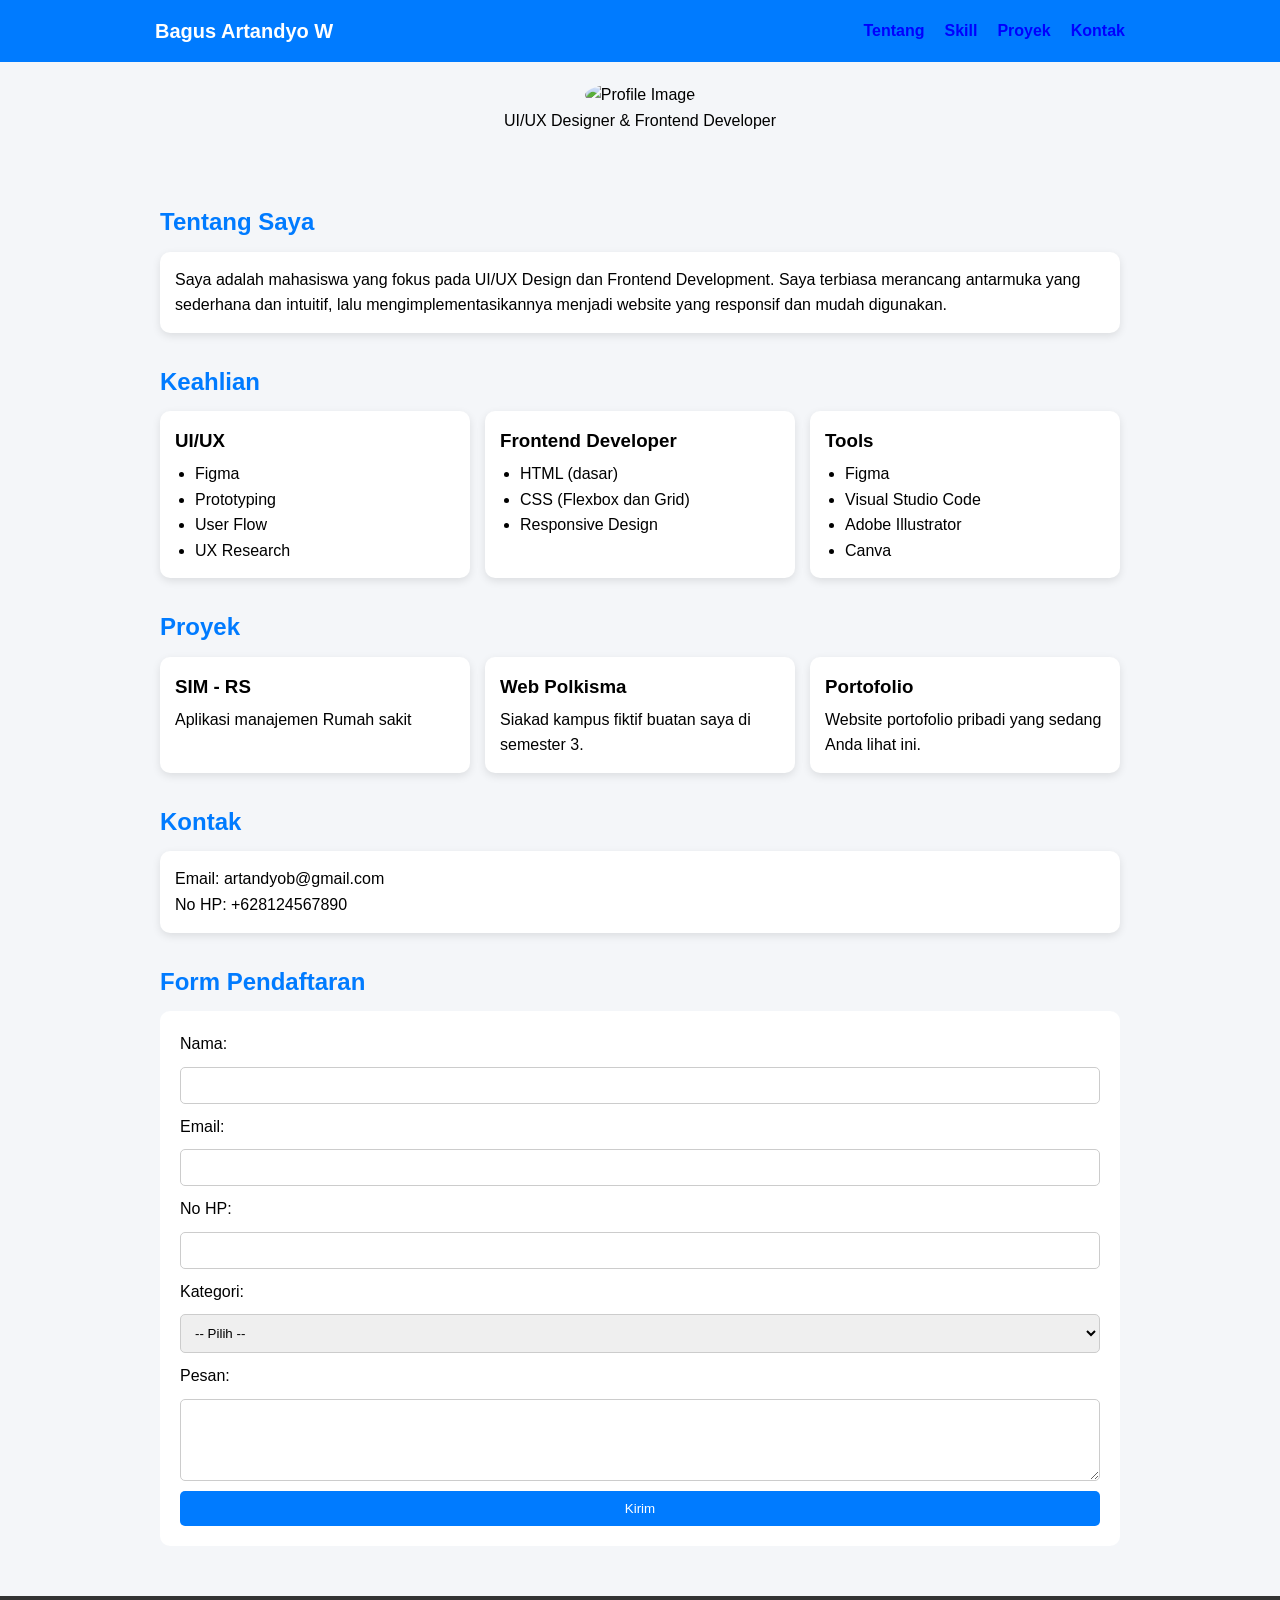
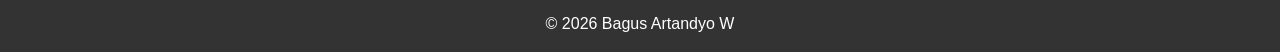
==== LK 05/index.html @ 625e9f25 "Add files via upload" ====
<!DOCTYPE html>
<html lang="en">

<head>
    <meta charset="UTF-8">
    <meta name="viewport" content="width=device-width, initial-scale=1.0">
    <title>LK04</title>
    <link rel="stylesheet" href="style.css">
</head>

<body>

    <!-- HEADER / NAVBAR -->
    <header class="navbar">
        <div class="nav-container">

            <!-- KIRI -->
            <h1 class="logo">Bagus Artandyo W</h1>

            <!-- KANAN -->
            <nav>
                <ul class="nav-menu">
                    <li><a href="#tentang">Tentang</a></li>
                    <li><a href="#skill">Skill</a></li>
                    <li><a href="#proyek">Proyek</a></li>
                    <li><a href="#kontak">Kontak</a></li>
                </ul>
            </nav>

        </div>
    </header>

    <!-- HERO (biar foto tetap ada) -->
    <section class="hero">
        <img src="/img/profile-image.jpg" alt="Profile Image">
        <p>UI/UX Designer & Frontend Developer</p>
    </section>

    <!-- MAIN -->
    <main>

        <!-- Tentang -->
        <section id="tentang">
            <h2>Tentang Saya</h2>
            <article>
                <p>
                    Saya adalah mahasiswa yang fokus pada UI/UX Design dan Frontend Development.
                    Saya terbiasa merancang antarmuka yang sederhana dan intuitif,
                    lalu mengimplementasikannya menjadi website yang responsif dan mudah digunakan.
                </p>
            </article>
        </section>

        <!-- Skill -->
        <section id="skill">
            <h2>Keahlian</h2>

            <div class="skill-container">
                <article>
                    <h3>UI/UX</h3>
                    <ul>
                        <li>Figma</li>
                        <li>Prototyping</li>
                        <li>User Flow</li>
                        <li>UX Research</li>
                    </ul>
                </article>

                <article>
                    <h3>Frontend Developer</h3>
                    <ul>
                        <li>HTML (dasar)</li>
                        <li>CSS (Flexbox dan Grid)</li>
                        <li>Responsive Design</li>
                    </ul>
                </article>

                <article>
                    <h3>Tools</h3>
                    <ul>
                        <li>Figma</li>
                        <li>Visual Studio Code</li>
                        <li>Adobe Illustrator</li>
                        <li>Canva</li>
                    </ul>
                </article>
            </div>
        </section>

        <!-- Project -->
        <section id="proyek">
            <h2>Proyek</h2>

            <div class="project-container">
                <article>
                    <h3>SIM - RS</h3>
                    <p>Aplikasi manajemen Rumah sakit</p>
                </article>

                <article>
                    <h3>Web Polkisma</h3>
                    <p>Siakad kampus fiktif buatan saya di semester 3.</p>
                </article>

                <article>
                    <h3>Portofolio</h3>
                    <p>Website portofolio pribadi yang sedang Anda lihat ini.</p>
            </div>
        </section>

        <!-- Kontak -->
        <section id="kontak">
            <h2>Kontak</h2>
            <article>
                <p>Email: artandyob@gmail.com</p>
                <p>No HP: +628124567890</p>
            </article>
        </section>

        <!-- Form -->
        <section id="form">
            <h2>Form Pendaftaran</h2>

            <form>
                <label>Nama:</label>
                <input type="text" required>

                <label>Email:</label>
                <input type="email" required>

                <label>No HP:</label>
                <input type="tel" required>

                <label>Kategori:</label>
                <select required>
                    <option>-- Pilih --</option>
                    <option>Web Development</option>
                    <option>Desain</option>
                    <option>Konsultasi</option>
                </select>

                <label>Pesan:</label>
                <textarea rows="4"></textarea>

                <button type="submit">Kirim</button>
            </form>
        </section>

    </main>

    <!-- Footer -->
    <footer>
        <p>&copy; 2026 Bagus Artandyo W</p>
    </footer>

</body>

</html>
---- LK 05/style.css ----
/* RESET */
* {
  margin: 0;
  padding: 0;
  box-sizing: border-box;
}

/* BODY */
body {
  font-family: Arial, sans-serif;
  background: #f4f6f9;
  line-height: 1.6;
}

/* ================= */
/* NAVBAR */
/* ================= */
.navbar {
  background: #007bff;
  color: white;
}

.nav-container {
  max-width: 1000px;
  margin: auto;
  padding: 15px;

  display: flex;
  justify-content: space-between;
  align-items: center;
}

/* LOGO */
.logo {
  font-size: 20px;
}

/* MENU */
.nav-menu {
  display: flex;
  list-style: none;
  gap: 20px;
}

.nav-menu a {
  color: blue;
  text-decoration: none;
  font-weight: bold;
}

.nav-menu a:hover {
  text-decoration: underline;
}

/* ================= */
/* HERO */
/* ================= */
.hero {
  text-align: center;
  padding: 20px;
}

.hero img {
  width: 150px;
  height: 150px;
  border-radius: 50%;
  object-fit: cover;
}

/* ================= */
/* MAIN */
/* ================= */
main {
  max-width: 1000px;
  margin: auto;
  padding: 20px;
}

section {
  margin-bottom: 30px;
}

/* CARD */
article {
  background: white;
  padding: 15px;
  border-radius: 10px;
  box-shadow: 0 3px 8px rgba(0, 0, 0, 0.1);
}

/* TYPO */
h2 {
  color: #007bff;
  margin-bottom: 10px;
}

h3 {
  margin-bottom: 5px;
}

/* LIST */
ul {
  margin-left: 20px;
}

/* GRID */
.skill-container,
.project-container {
  display: grid;
  grid-template-columns: repeat(3, 1fr);
  gap: 15px;
}

/* FORM */
form {
  background: white;
  padding: 20px;
  border-radius: 10px;
  display: flex;
  flex-direction: column;
  gap: 10px;
}

input,
select,
textarea {
  padding: 10px;
  border-radius: 5px;
  border: 1px solid #ccc;
}

/* BUTTON */
button {
  background: #007bff;
  color: white;
  padding: 10px;
  border: none;
  border-radius: 5px;
}

button:hover {
  background: #0056b3;
  cursor: pointer;
}

/* FOOTER */
footer {
  text-align: center;
  padding: 15px;
  background: #333;
  color: white;
}

/* ================= */
/* RESPONSIVE */
/* ================= */

/* TABLET */
@media (max-width: 768px) {
  .nav-container {
    flex-direction: column;
    gap: 10px;
  }

  .nav-menu {
    flex-direction: column;
  }

  .skill-container,
  .project-container {
    grid-template-columns: 1fr 1fr;
  }
}

/* MOBILE */
@media (max-width: 480px) {
  .skill-container,
  .project-container {
    grid-template-columns: 1fr;
  }

  body {
    font-size: 14px;
  }
}
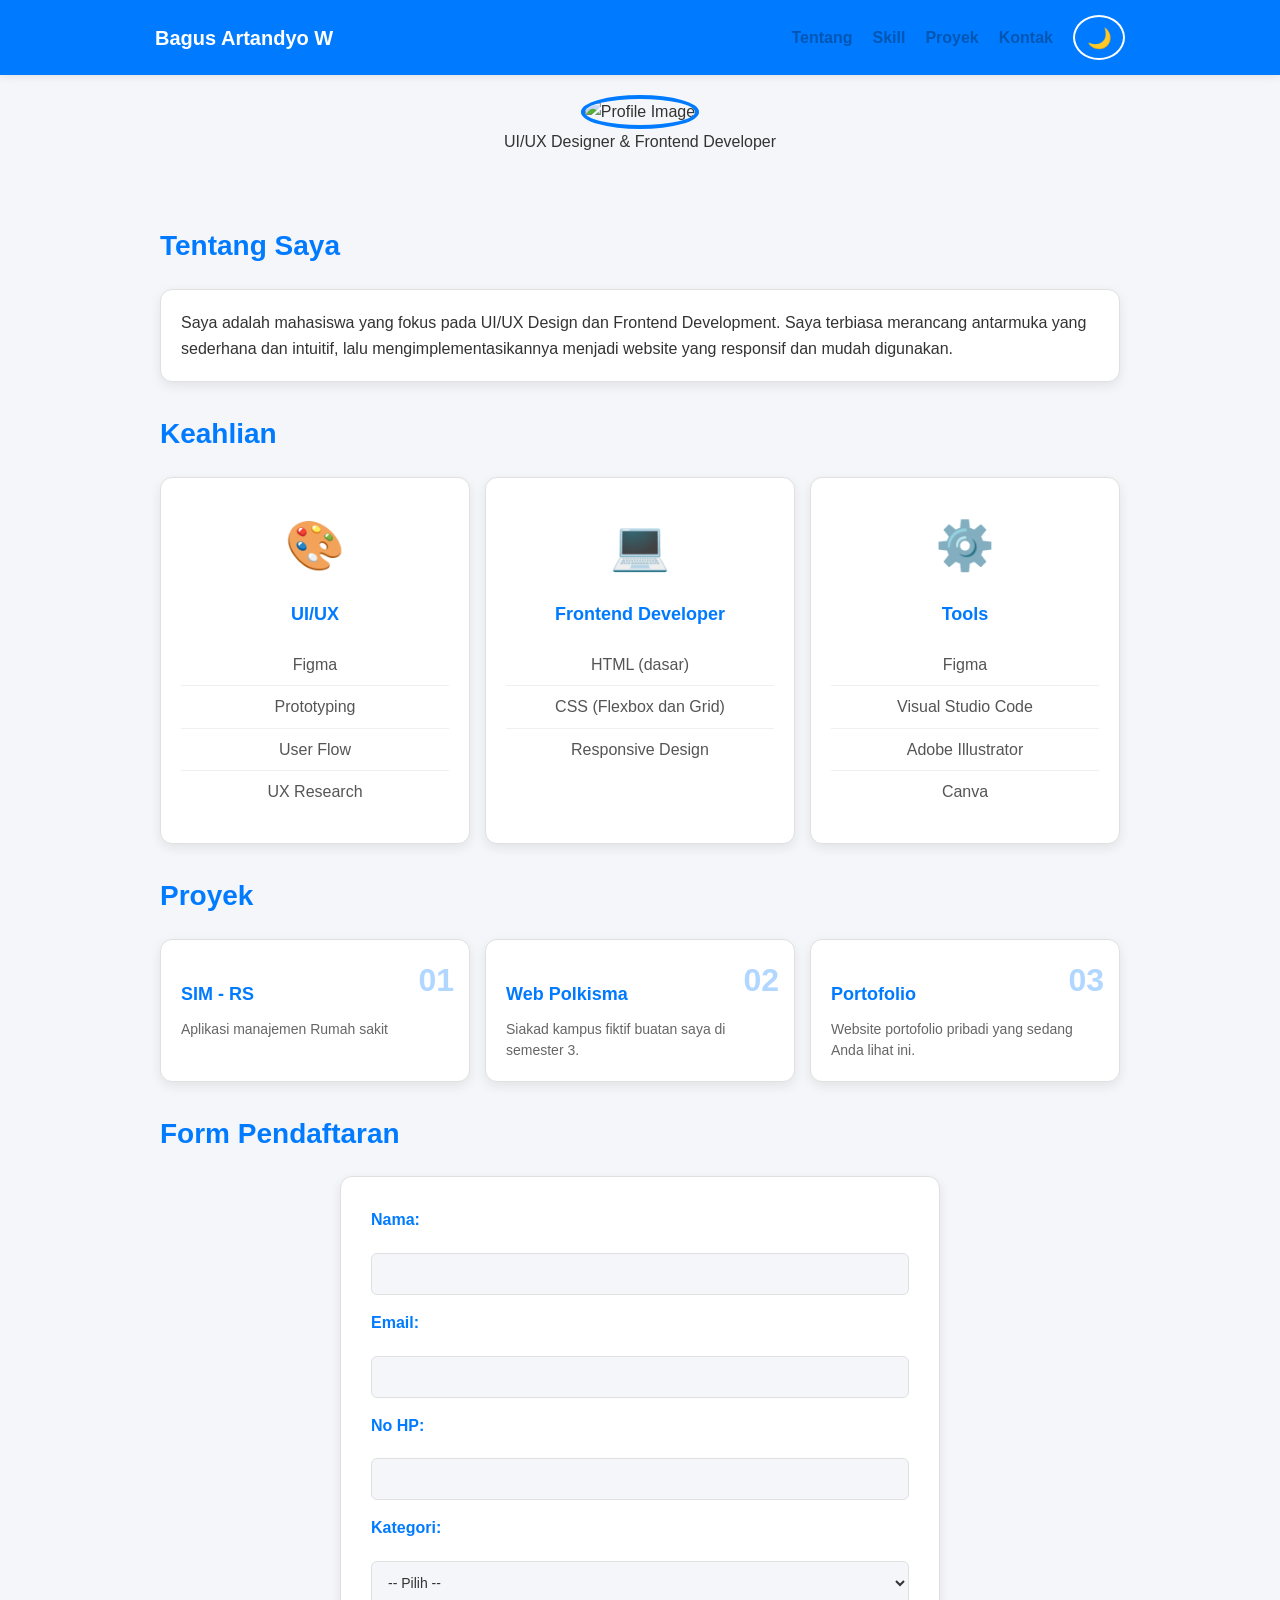
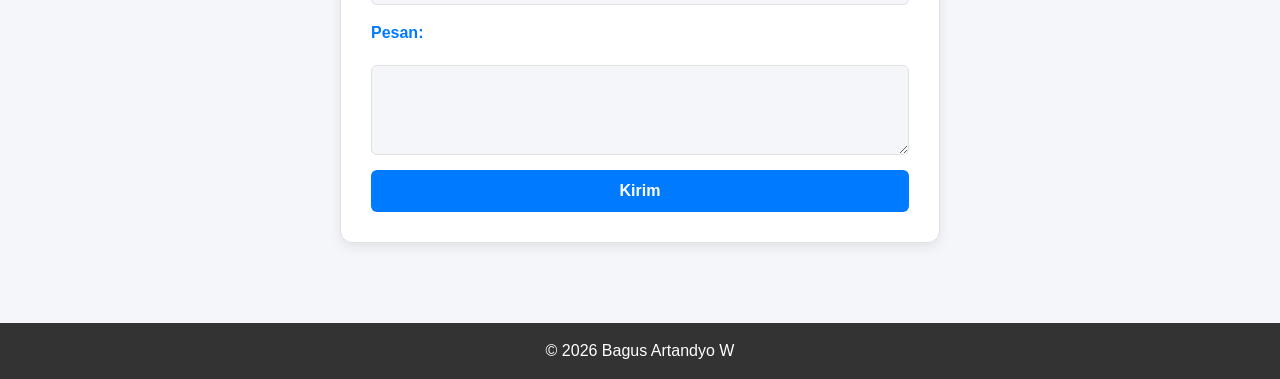
==== commit b8ddf7ec: "Feat : Melakukan Penambahan Mode Gekap Dan terang" ====
--- a/LK 05/index.html
+++ b/LK 05/index.html
@@ -18,14 +18,20 @@
             <h1 class="logo">Bagus Artandyo W</h1>
 
             <!-- KANAN -->
-            <nav>
-                <ul class="nav-menu">
-                    <li><a href="#tentang">Tentang</a></li>
-                    <li><a href="#skill">Skill</a></li>
-                    <li><a href="#proyek">Proyek</a></li>
-                    <li><a href="#kontak">Kontak</a></li>
-                </ul>
-            </nav>
+            <div class="nav-right">
+                <nav>
+                    <ul class="nav-menu">
+                        <li><a href="#tentang">Tentang</a></li>
+                        <li><a href="#skill">Skill</a></li>
+                        <li><a href="#proyek">Proyek</a></li>
+                        <li><a href="#kontak">Kontak</a></li>
+                    </ul>
+                </nav>
+                <!-- Theme Toggle Button -->
+                <button class="theme-toggle" id="themeToggle" aria-label="Toggle theme">
+                    <span class="theme-icon">🌙</span>
+                </button>
+            </div>
 
         </div>
     </header>
@@ -42,7 +48,7 @@
         <!-- Tentang -->
         <section id="tentang">
             <h2>Tentang Saya</h2>
-            <article>
+            <article class="card">
                 <p>
                     Saya adalah mahasiswa yang fokus pada UI/UX Design dan Frontend Development.
                     Saya terbiasa merancang antarmuka yang sederhana dan intuitif,
@@ -56,7 +62,8 @@
             <h2>Keahlian</h2>
 
             <div class="skill-container">
-                <article>
+                <article class="card skill-card">
+                    <div class="card-icon">🎨</div>
                     <h3>UI/UX</h3>
                     <ul>
                         <li>Figma</li>
@@ -66,7 +73,8 @@
                     </ul>
                 </article>
 
-                <article>
+                <article class="card skill-card">
+                    <div class="card-icon">💻</div>
                     <h3>Frontend Developer</h3>
                     <ul>
                         <li>HTML (dasar)</li>
@@ -75,7 +83,8 @@
                     </ul>
                 </article>
 
-                <article>
+                <article class="card skill-card">
+                    <div class="card-icon">⚙️</div>
                     <h3>Tools</h3>
                     <ul>
                         <li>Figma</li>
@@ -92,25 +101,28 @@
             <h2>Proyek</h2>
 
             <div class="project-container">
-                <article>
+                <article class="card project-card">
+                    <div class="card-number">01</div>
                     <h3>SIM - RS</h3>
                     <p>Aplikasi manajemen Rumah sakit</p>
                 </article>
 
-                <article>
+                <article class="card project-card">
+                    <div class="card-number">02</div>
                     <h3>Web Polkisma</h3>
                     <p>Siakad kampus fiktif buatan saya di semester 3.</p>
                 </article>
 
-                <article>
+                <article class="card project-card">
+                    <div class="card-number">03</div>
                     <h3>Portofolio</h3>
                     <p>Website portofolio pribadi yang sedang Anda lihat ini.</p>
             </div>
         </section>
 
-        <!-- Kontak -->
-        <section id="kontak">
-            <h2>Kontak</h2>
+        <!-- Kontak  class="card contact-card">
+                <p><strong>Email:</strong> artandyob@gmail.com</p>
+                <p><strong>No HP:</strong>2>
             <article>
                 <p>Email: artandyob@gmail.com</p>
                 <p>No HP: +628124567890</p>
@@ -153,6 +165,7 @@
         <p>&copy; 2026 Bagus Artandyo W</p>
     </footer>
 
+    <script src="script.js"></script>
 </body>
 
 </html>
--- a/LK 05/style.css
+++ b/LK 05/style.css
@@ -5,34 +5,82 @@
   box-sizing: border-box;
 }
 
+/* ================= */
+/* COLOR VARIABLES */
+/* ================= */
+:root {
+  --bg-primary: #f4f6f9;
+  --bg-secondary: #ffffff;
+  --text-primary: #333333;
+  --text-secondary: #666666;
+  --text-light: #555555;
+  --border-color: #e0e0e0;
+  --border-light: #f0f0f0;
+  --accent-color: #007bff;
+  --accent-hover: #0056b3;
+  --navbar-bg: #007bff;
+  --footer-bg: #333333;
+  --shadow: rgba(0, 0, 0, 0.08);
+  --shadow-hover: rgba(0, 0, 0, 0.15);
+  --nav-link: #0056b3;
+}
+
+/* DARK MODE */
+[data-theme="dark"] {
+  --bg-primary: #1a1a1a;
+  --bg-secondary: #2d2d2d;
+  --text-primary: #f0f0f0;
+  --text-secondary: #d0d0d0;
+  --text-light: #b0b0b0;
+  --border-color: #444444;
+  --border-light: #3a3a3a;
+  --accent-color: #4da6ff;
+  --accent-hover: #66b3ff;
+  --navbar-bg: #1a1a1a;
+  --footer-bg: #0a0a0a;
+  --shadow: rgba(0, 0, 0, 0.3);
+  --shadow-hover: rgba(0, 0, 0, 0.5);
+  --nav-link: #99ccff;
+}
+
 /* BODY */
 body {
   font-family: Arial, sans-serif;
-  background: #f4f6f9;
+  background: var(--bg-primary);
+  color: var(--text-primary);
   line-height: 1.6;
+  transition: background 0.3s ease, color 0.3s ease;
 }
 
 /* ================= */
 /* NAVBAR */
 /* ================= */
 .navbar {
-  background: #007bff;
+  background: var(--navbar-bg);
   color: white;
+  transition: background 0.3s ease;
+  box-shadow: 0 2px 8px var(--shadow);
 }
 
 .nav-container {
   max-width: 1000px;
   margin: auto;
   padding: 15px;
-
   display: flex;
   justify-content: space-between;
   align-items: center;
 }
 
+.nav-right {
+  display: flex;
+  align-items: center;
+  gap: 20px;
+}
+
 /* LOGO */
 .logo {
   font-size: 20px;
+  color: white;
 }
 
 /* MENU */
@@ -43,13 +91,44 @@
 }
 
 .nav-menu a {
-  color: blue;
+  color: var(--nav-link);
   text-decoration: none;
   font-weight: bold;
+  transition: color 0.3s ease;
 }
 
 .nav-menu a:hover {
   text-decoration: underline;
+}
+
+/* THEME TOGGLE BUTTON */
+.theme-toggle {
+  background: none;
+  border: 2px solid white;
+  color: white;
+  width: 45px;
+  height: 45px;
+  border-radius: 50%;
+  cursor: pointer;
+  font-size: 20px;
+  display: flex;
+  align-items: center;
+  justify-content: center;
+  transition: all 0.3s ease;
+}
+
+.theme-toggle:hover {
+  background: rgba(255, 255, 255, 0.1);
+  transform: scale(1.1);
+}
+
+.theme-toggle:active {
+  transform: scale(0.95);
+}
+
+.theme-icon {
+  display: inline-block;
+  transition: transform 0.3s ease;
 }
 
 /* ================= */
@@ -58,6 +137,7 @@
 .hero {
   text-align: center;
   padding: 20px;
+  color: var(--text-primary);
 }
 
 .hero img {
@@ -65,6 +145,7 @@
   height: 150px;
   border-radius: 50%;
   object-fit: cover;
+  border: 4px solid var(--accent-color);
 }
 
 /* ================= */
@@ -82,20 +163,120 @@
 
 /* CARD */
 article {
-  background: white;
+  background: var(--bg-secondary);
   padding: 15px;
   border-radius: 10px;
-  box-shadow: 0 3px 8px rgba(0, 0, 0, 0.1);
+  box-shadow: 0 3px 8px var(--shadow);
+  transition: background 0.3s ease, color 0.3s ease;
+}
+
+/* CARD BASE STYLE */
+.card {
+  background: var(--bg-secondary);
+  padding: 20px;
+  border-radius: 12px;
+  border: 1px solid var(--border-color);
+  box-shadow: 0 4px 12px var(--shadow);
+  transition: all 0.3s ease-in-out;
+  color: var(--text-primary);
+}
+
+.card:hover {
+  transform: translateY(-5px);
+  box-shadow: 0 8px 24px var(--shadow-hover);
+  border-color: var(--accent-color);
+}
+
+/* SKILL CARD */
+.skill-card {
+  text-align: center;
+  padding: 30px 20px;
+}
+
+.skill-card .card-icon {
+  font-size: 48px;
+  margin-bottom: 15px;
+  display: block;
+}
+
+.skill-card h3 {
+  color: var(--accent-color);
+  margin-bottom: 15px;
+  font-size: 18px;
+}
+
+.skill-card ul {
+  list-style: none;
+  margin: 0;
+  padding: 0;
+}
+
+.skill-card li {
+  padding: 8px 0;
+  border-bottom: 1px solid var(--border-light);
+  color: var(--text-light);
+}
+
+.skill-card li:last-child {
+  border-bottom: none;
+}
+
+/* PROJECT CARD */
+.project-card {
+  position: relative;
+  padding-top: 40px;
+}
+
+.project-card .card-number {
+  position: absolute;
+  top: 15px;
+  right: 15px;
+  font-size: 32px;
+  font-weight: bold;
+  color: var(--accent-color);
+  opacity: 0.3;
+}
+
+.project-card h3 {
+  color: var(--accent-color);
+  margin-bottom: 10px;
+  font-size: 18px;
+}
+
+.project-card p {
+  color: var(--text-secondary);
+  font-size: 14px;
+  line-height: 1.5;
+}
+
+/* CONTACT CARD */
+.contact-card {
+  max-width: 600px;
+  margin: 0 auto;
+  padding: 30px;
+}
+
+.contact-card p {
+  margin: 12px 0;
+  color: var(--text-light);
+  font-size: 16px;
+}
+
+.contact-card strong {
+  color: var(--accent-color);
 }
 
 /* TYPO */
 h2 {
-  color: #007bff;
+  color: var(--accent-color);
+  margin-bottom: 20px;
+  font-size: 28px;
+  font-weight: 600;
+}
+
+h3 {
   margin-bottom: 10px;
-}
-
-h3 {
-  margin-bottom: 5px;
+  color: var(--text-primary);
 }
 
 /* LIST */
@@ -113,42 +294,77 @@
 
 /* FORM */
 form {
-  background: white;
-  padding: 20px;
-  border-radius: 10px;
+  background: var(--bg-secondary);
+  padding: 30px;
+  border-radius: 12px;
+  border: 1px solid var(--border-color);
   display: flex;
   flex-direction: column;
-  gap: 10px;
+  gap: 15px;
+  max-width: 600px;
+  margin: 0 auto;
+  box-shadow: 0 4px 12px var(--shadow);
+  transition: background 0.3s ease;
+}
+
+form label {
+  font-weight: 600;
+  color: var(--accent-color);
+  margin-bottom: 5px;
 }
 
 input,
 select,
 textarea {
-  padding: 10px;
-  border-radius: 5px;
-  border: 1px solid #ccc;
+  padding: 12px;
+  border-radius: 6px;
+  border: 1px solid var(--border-color);
+  font-family: Arial, sans-serif;
+  font-size: 14px;
+  transition: all 0.3s ease;
+  background: var(--bg-primary);
+  color: var(--text-primary);
+}
+
+input:focus,
+select:focus,
+textarea:focus {
+  outline: none;
+  border-color: var(--accent-color);
+  box-shadow: 0 0 0 3px rgba(0, 123, 255, 0.1);
 }
 
 /* BUTTON */
 button {
-  background: #007bff;
+  background: var(--accent-color);
   color: white;
-  padding: 10px;
+  padding: 12px 24px;
   border: none;
-  border-radius: 5px;
+  border-radius: 6px;
+  font-weight: 600;
+  font-size: 16px;
+  cursor: pointer;
+  transition: all 0.3s ease;
 }
 
 button:hover {
-  background: #0056b3;
-  cursor: pointer;
+  background: var(--accent-hover);
+  transform: translateY(-2px);
+  box-shadow: 0 4px 12px rgba(0, 87, 179, 0.3);
+}
+
+button:active {
+  transform: translateY(0);
 }
 
 /* FOOTER */
 footer {
   text-align: center;
   padding: 15px;
-  background: #333;
+  background: var(--footer-bg);
   color: white;
+  transition: background 0.3s ease;
+  margin-top: 30px;
 }
 
 /* ================= */
@@ -162,13 +378,31 @@
     gap: 10px;
   }
 
+  .nav-right {
+    width: 100%;
+    flex-direction: column;
+  }
+
   .nav-menu {
     flex-direction: column;
+    width: 100%;
   }
 
   .skill-container,
   .project-container {
     grid-template-columns: 1fr 1fr;
+  }
+
+  .card {
+    padding: 15px;
+  }
+
+  .skill-card {
+    padding: 20px 15px;
+  }
+
+  .skill-card .card-icon {
+    font-size: 36px;
   }
 }
 
@@ -182,4 +416,35 @@
   body {
     font-size: 14px;
   }
-}
+
+  main {
+    padding: 15px;
+  }
+
+  .card {
+    padding: 15px;
+  }
+
+  form {
+    padding: 20px;
+  }
+
+  .hero img {
+    width: 120px;
+    height: 120px;
+  }
+
+  h2 {
+    font-size: 22px;
+  }
+
+  .nav-right {
+    gap: 10px;
+  }
+
+  .theme-toggle {
+    width: 40px;
+    height: 40px;
+    font-size: 18px;
+  }
+}
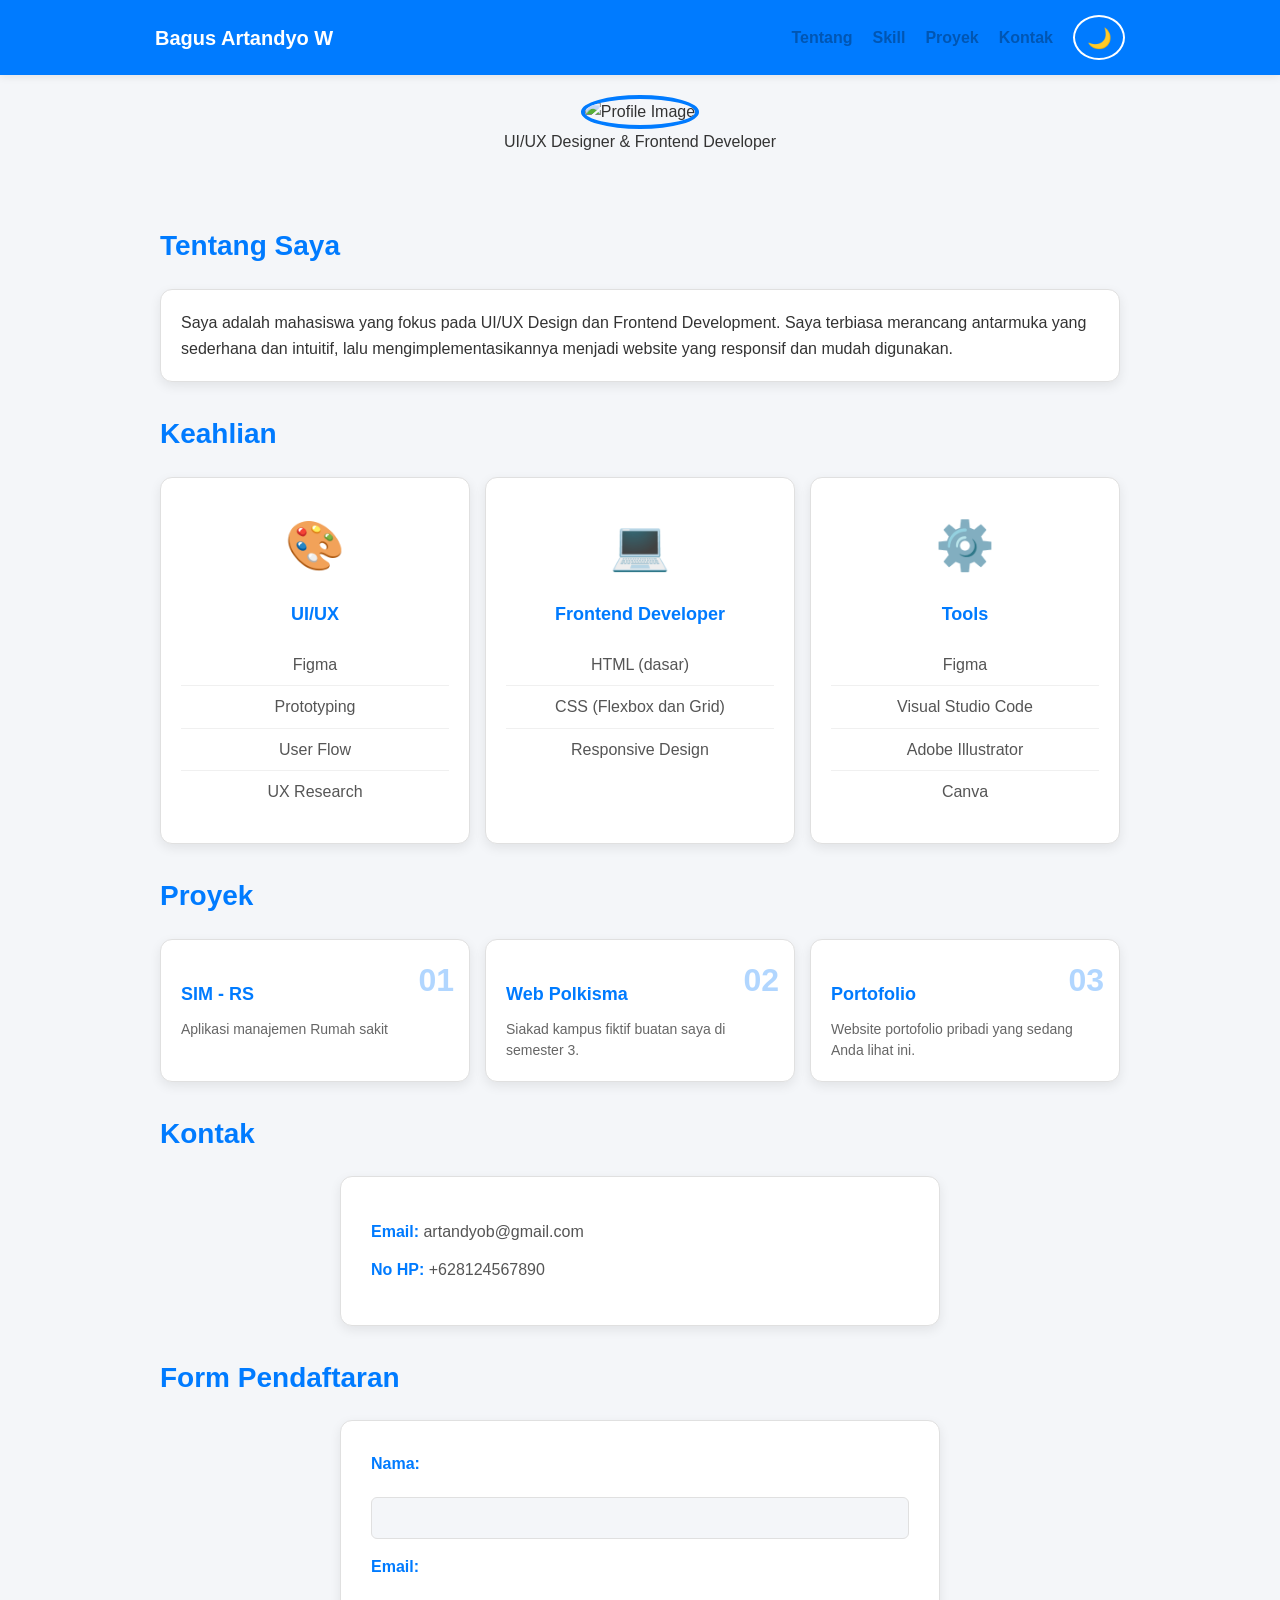
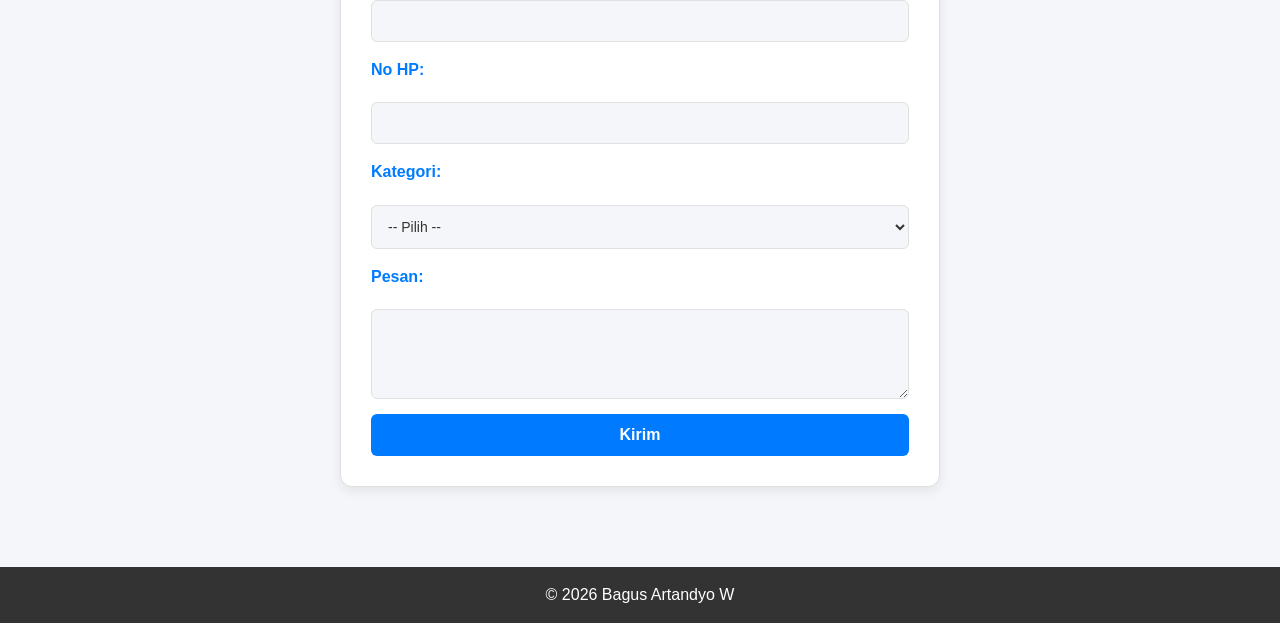
==== commit 05d9f43f: "Feat :Tambah element visual" ====
--- a/LK 05/index.html
+++ b/LK 05/index.html
@@ -47,7 +47,10 @@
 
         <!-- Tentang -->
         <section id="tentang">
-            <h2>Tentang Saya</h2>
+            <div class="section-header">
+                <h2>Tentang Saya</h2>
+                <div class="section-divider"></div>
+            </div>
             <article class="card">
                 <p>
                     Saya adalah mahasiswa yang fokus pada UI/UX Design dan Frontend Development.
@@ -59,7 +62,10 @@
 
         <!-- Skill -->
         <section id="skill">
-            <h2>Keahlian</h2>
+            <div class="section-header">
+                <h2>Keahlian</h2>
+                <div class="section-divider"></div>
+            </div>
 
             <div class="skill-container">
                 <article class="card skill-card">
@@ -98,7 +104,10 @@
 
         <!-- Project -->
         <section id="proyek">
-            <h2>Proyek</h2>
+            <div class="section-header">
+                <h2>Proyek</h2>
+                <div class="section-divider"></div>
+            </div>
 
             <div class="project-container">
                 <article class="card project-card">
@@ -120,18 +129,24 @@
             </div>
         </section>
 
-        <!-- Kontak  class="card contact-card">
+        <!-- Kontak -->
+        <section id="kontak">
+            <div class="section-header">
+                <h2>Kontak</h2>
+                <div class="section-divider"></div>
+            </div>
+            <article class="card contact-card">
                 <p><strong>Email:</strong> artandyob@gmail.com</p>
-                <p><strong>No HP:</strong>2>
-            <article>
-                <p>Email: artandyob@gmail.com</p>
-                <p>No HP: +628124567890</p>
+                <p><strong>No HP:</strong> +628124567890</p>
             </article>
         </section>
 
         <!-- Form -->
         <section id="form">
-            <h2>Form Pendaftaran</h2>
+            <div class="section-header">
+                <h2>Form Pendaftaran</h2>
+                <div class="section-divider"></div>
+            </div>
 
             <form>
                 <label>Nama:</label>
--- a/LK 05/style.css
+++ b/LK 05/style.css
@@ -3,6 +3,10 @@
   margin: 0;
   padding: 0;
   box-sizing: border-box;
+}
+
+html {
+  scroll-behavior: smooth;
 }
 
 /* ================= */
